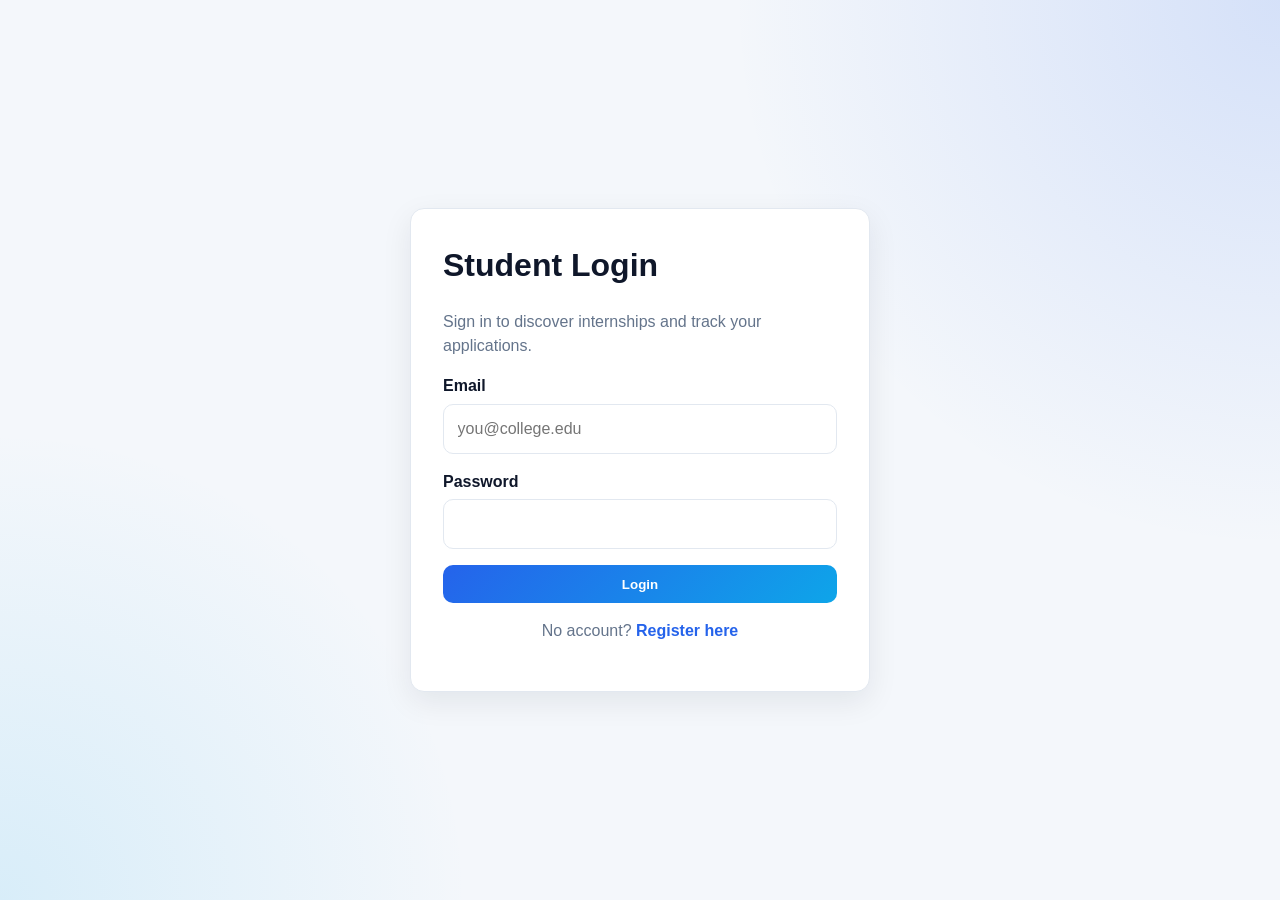
==== client/login.html @ fefded96 "Add end-to-end student internship management platform. Provide Flask REST APIs, MySQL schema, and a " ====
<!DOCTYPE html>
<html lang="en">
<head>
  <meta charset="UTF-8">
  <meta name="viewport" content="width=device-width, initial-scale=1.0">
  <title>Login | InternHub</title>
  <link rel="stylesheet" href="css/style.css">
  <link rel="stylesheet" href="css/auth.css">
</head>
<body class="auth-page">
  <div class="card auth-card">
    <h1>Student Login</h1>
    <p>Sign in to discover internships and track your applications.</p>
    <form id="login-form" class="form-grid">
      <div class="form-group">
        <label for="email">Email</label>
        <input id="email" name="email" type="email" required placeholder="you@college.edu">
      </div>
      <div class="form-group">
        <label for="password">Password</label>
        <input id="password" name="password" type="password" required minlength="6">
      </div>
      <button class="btn btn-primary" type="submit">Login</button>
    </form>
    <p class="auth-footer">No account? <a href="register.html">Register here</a></p>
  </div>
  <script src="js/api.js"></script>
  <script src="js/utils.js"></script>
  <script src="js/auth.js"></script>
</body>
</html>
---- client/css/style.css ----
:root {
  --bg: #f4f7fb;
  --surface: #ffffff;
  --text: #0f172a;
  --muted: #64748b;
  --primary: #2563eb;
  --primary-dark: #1d4ed8;
  --accent: #0ea5e9;
  --success: #059669;
  --danger: #dc2626;
  --warning: #d97706;
  --border: #e2e8f0;
  --shadow: 0 10px 30px rgba(15, 23, 42, 0.08);
  --radius: 14px;
  --sidebar: 260px;
}

* {
  box-sizing: border-box;
}

html,
body {
  margin: 0;
  padding: 0;
  font-family: "Segoe UI", Tahoma, Geneva, Verdana, sans-serif;
  color: var(--text);
  background: var(--bg);
  line-height: 1.5;
}

a {
  color: inherit;
  text-decoration: none;
}

img {
  max-width: 100%;
}

.container {
  width: min(1180px, 92%);
  margin: 0 auto;
}

.btn {
  display: inline-flex;
  align-items: center;
  justify-content: center;
  gap: 0.45rem;
  border: none;
  border-radius: 10px;
  padding: 0.72rem 1.1rem;
  font-weight: 600;
  cursor: pointer;
  transition: 0.2s ease;
}

.btn-primary {
  background: linear-gradient(135deg, var(--primary), var(--accent));
  color: #fff;
}

.btn-primary:hover {
  transform: translateY(-1px);
  box-shadow: 0 8px 20px rgba(37, 99, 235, 0.25);
}

.btn-secondary {
  background: #e2e8f0;
  color: var(--text);
}

.btn-outline {
  background: transparent;
  border: 1px solid var(--border);
  color: var(--text);
}

.btn-danger {
  background: #fee2e2;
  color: var(--danger);
}

.btn-sm {
  padding: 0.45rem 0.8rem;
  font-size: 0.9rem;
}

.badge {
  display: inline-block;
  padding: 0.25rem 0.65rem;
  border-radius: 999px;
  font-size: 0.78rem;
  font-weight: 700;
  background: #dbeafe;
  color: #1d4ed8;
}

.badge-success {
  background: #d1fae5;
  color: #047857;
}

.badge-warning {
  background: #fef3c7;
  color: #b45309;
}

.badge-danger {
  background: #fee2e2;
  color: #b91c1c;
}

.card {
  background: var(--surface);
  border: 1px solid var(--border);
  border-radius: var(--radius);
  box-shadow: var(--shadow);
}

.empty-state,
.loading-state,
.error-state {
  text-align: center;
  padding: 2rem;
  color: var(--muted);
}

.toast-container {
  position: fixed;
  top: 1rem;
  right: 1rem;
  z-index: 9999;
  display: flex;
  flex-direction: column;
  gap: 0.6rem;
}

.toast {
  min-width: 260px;
  padding: 0.85rem 1rem;
  border-radius: 10px;
  color: #fff;
  box-shadow: var(--shadow);
  animation: slideIn 0.25s ease;
}

.toast.success {
  background: var(--success);
}

.toast.error {
  background: var(--danger);
}

.toast.info {
  background: var(--primary);
}

@keyframes slideIn {
  from {
    transform: translateX(20px);
    opacity: 0;
  }
  to {
    transform: translateX(0);
    opacity: 1;
  }
}

.site-header {
  position: sticky;
  top: 0;
  z-index: 100;
  backdrop-filter: blur(10px);
  background: rgba(255, 255, 255, 0.92);
  border-bottom: 1px solid var(--border);
}

.site-header .inner {
  display: flex;
  align-items: center;
  justify-content: space-between;
  padding: 1rem 0;
}

.brand {
  display: flex;
  align-items: center;
  gap: 0.7rem;
  font-weight: 800;
  font-size: 1.1rem;
}

.brand-mark {
  width: 42px;
  height: 42px;
  border-radius: 12px;
  display: grid;
  place-items: center;
  color: #fff;
  background: linear-gradient(135deg, var(--primary), var(--accent));
}

.nav-links {
  display: flex;
  align-items: center;
  gap: 1rem;
}

.hero {
  padding: 4.5rem 0 3rem;
}

.hero-grid {
  display: grid;
  grid-template-columns: 1.2fr 0.8fr;
  gap: 2rem;
  align-items: center;
}

.hero h1 {
  font-size: clamp(2rem, 4vw, 3.2rem);
  line-height: 1.15;
  margin-bottom: 1rem;
}

.hero p {
  color: var(--muted);
  font-size: 1.05rem;
  max-width: 620px;
}

.hero-actions {
  display: flex;
  gap: 0.8rem;
  margin-top: 1.5rem;
  flex-wrap: wrap;
}

.feature-grid,
.stats-grid {
  display: grid;
  gap: 1rem;
}

.feature-grid {
  grid-template-columns: repeat(3, 1fr);
  margin: 2rem 0 4rem;
}

.feature-card {
  padding: 1.4rem;
}

.feature-card h3 {
  margin-top: 0;
}

.section-title {
  margin: 0 0 1rem;
}

.app-shell {
  display: grid;
  grid-template-columns: var(--sidebar) 1fr;
  min-height: 100vh;
}

.sidebar {
  background: #0f172a;
  color: #e2e8f0;
  padding: 1.2rem;
  position: sticky;
  top: 0;
  height: 100vh;
  overflow-y: auto;
}

.sidebar .brand {
  color: #fff;
  margin-bottom: 1.5rem;
}

.sidebar-nav {
  display: flex;
  flex-direction: column;
  gap: 0.35rem;
}

.sidebar-nav a {
  padding: 0.75rem 0.85rem;
  border-radius: 10px;
  color: #cbd5e1;
}

.sidebar-nav a.active,
.sidebar-nav a:hover {
  background: rgba(255, 255, 255, 0.08);
  color: #fff;
}

.main-content {
  padding: 1.5rem;
}

.topbar {
  display: flex;
  justify-content: space-between;
  align-items: center;
  margin-bottom: 1.2rem;
}

.page-title {
  margin: 0;
}

.dashboard-cards {
  display: grid;
  grid-template-columns: repeat(4, 1fr);
  gap: 1rem;
  margin-bottom: 1.5rem;
}

.stat-card {
  padding: 1.2rem;
}

.stat-card h3 {
  margin: 0;
  font-size: 1.8rem;
}

.stat-card p {
  margin: 0.35rem 0 0;
  color: var(--muted);
}

.form-grid {
  display: grid;
  gap: 1rem;
}

.form-group label {
  display: block;
  font-weight: 600;
  margin-bottom: 0.35rem;
}

.form-group input,
.form-group select,
.form-group textarea {
  width: 100%;
  padding: 0.75rem 0.85rem;
  border: 1px solid var(--border);
  border-radius: 10px;
  font: inherit;
  background: #fff;
}

.form-group textarea {
  min-height: 110px;
  resize: vertical;
}

.form-row {
  display: grid;
  grid-template-columns: repeat(2, 1fr);
  gap: 1rem;
}

.internship-grid {
  display: grid;
  grid-template-columns: repeat(3, 1fr);
  gap: 1rem;
}

.internship-card {
  padding: 1.2rem;
  display: flex;
  flex-direction: column;
  gap: 0.7rem;
}

.internship-card h3 {
  margin: 0;
  font-size: 1.05rem;
}

.internship-meta {
  display: flex;
  flex-wrap: wrap;
  gap: 0.45rem;
}

.filters-panel {
  padding: 1rem;
  margin-bottom: 1rem;
  display: grid;
  grid-template-columns: repeat(6, 1fr);
  gap: 0.8rem;
}

.table-wrap {
  overflow-x: auto;
}

table {
  width: 100%;
  border-collapse: collapse;
}

th,
td {
  padding: 0.85rem;
  border-bottom: 1px solid var(--border);
  text-align: left;
}

th {
  color: var(--muted);
  font-size: 0.85rem;
}

.detail-grid {
  display: grid;
  grid-template-columns: 2fr 1fr;
  gap: 1rem;
}

.detail-panel,
.side-panel {
  padding: 1.2rem;
}

.chip-list {
  display: flex;
  flex-wrap: wrap;
  gap: 0.45rem;
}

.chip {
  background: #eff6ff;
  color: #1d4ed8;
  padding: 0.35rem 0.65rem;
  border-radius: 999px;
  font-size: 0.85rem;
}

.notification-item {
  padding: 1rem;
  border-bottom: 1px solid var(--border);
}

.notification-item.unread {
  background: #eff6ff;
}

.mobile-toggle {
  display: none;
  background: none;
  border: none;
  font-size: 1.4rem;
  cursor: pointer;
}

@media (max-width: 1024px) {
  .hero-grid,
  .detail-grid,
  .feature-grid,
  .internship-grid,
  .dashboard-cards {
    grid-template-columns: repeat(2, 1fr);
  }

  .filters-panel {
    grid-template-columns: repeat(2, 1fr);
  }
}

@media (max-width: 768px) {
  .app-shell {
    grid-template-columns: 1fr;
  }

  .sidebar {
    position: fixed;
    left: -100%;
    width: var(--sidebar);
    z-index: 200;
    transition: 0.25s ease;
  }

  .sidebar.open {
    left: 0;
  }

  .mobile-toggle {
    display: inline-flex;
  }

  .hero-grid,
  .feature-grid,
  .internship-grid,
  .dashboard-cards,
  .form-row,
  .filters-panel {
    grid-template-columns: 1fr;
  }
}
---- client/css/auth.css ----
.auth-page {
  min-height: 100vh;
  display: grid;
  place-items: center;
  background:
    radial-gradient(circle at top right, rgba(37, 99, 235, 0.15), transparent 35%),
    radial-gradient(circle at bottom left, rgba(14, 165, 233, 0.12), transparent 30%),
    var(--bg);
  padding: 1.5rem;
}

.auth-card {
  width: min(460px, 100%);
  padding: 2rem;
}

.auth-card h1 {
  margin-top: 0;
}

.auth-card p {
  color: var(--muted);
}

.auth-footer {
  margin-top: 1rem;
  text-align: center;
  color: var(--muted);
}

.auth-footer a {
  color: var(--primary);
  font-weight: 700;
}
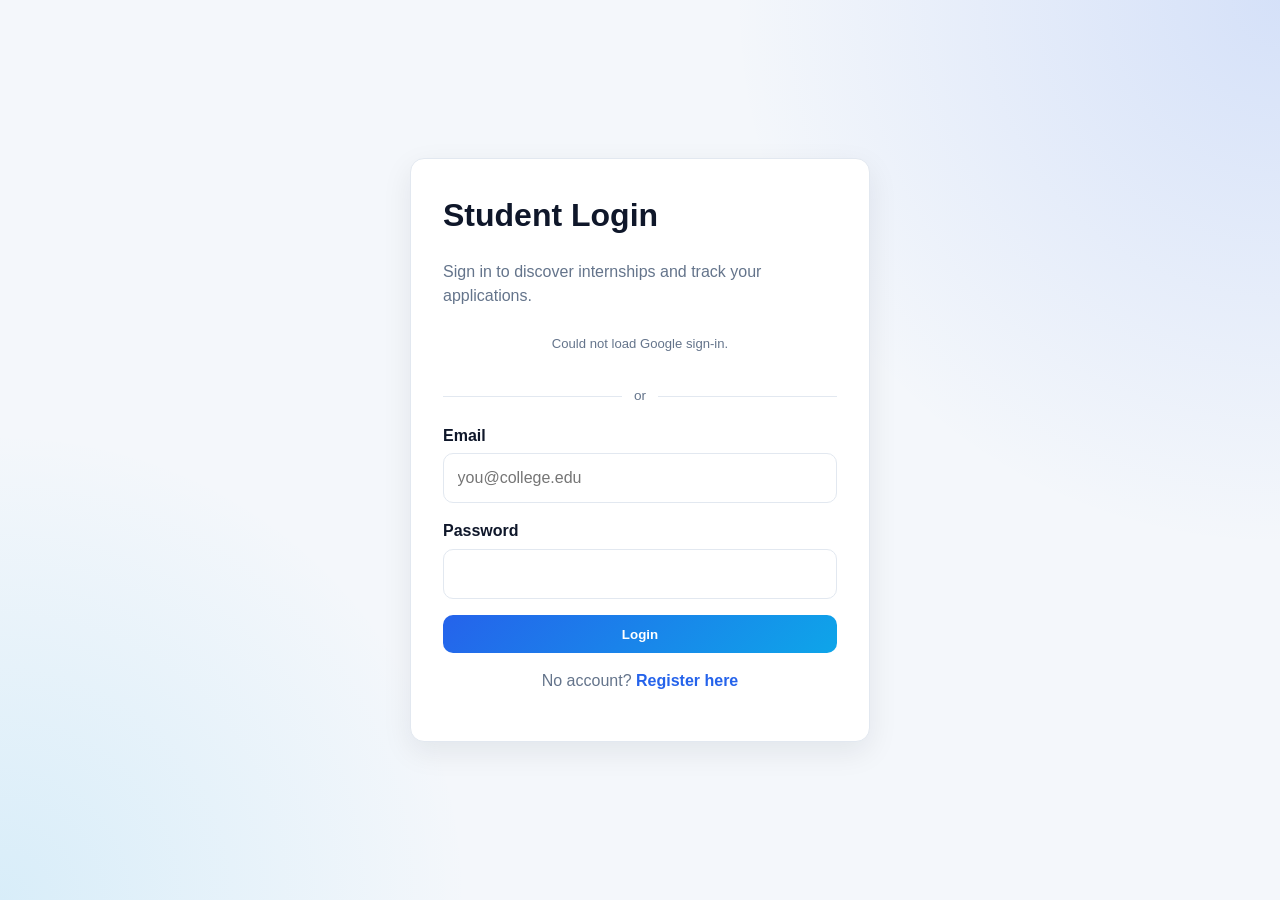
==== commit 3dab25fa: "Add admin panel, EmailJS notifications, and README; keep Google OAuth secrets out of git. Co-authore" ====
--- a/client/login.html
+++ b/client/login.html
@@ -11,14 +11,16 @@
   <div class="card auth-card">
     <h1>Student Login</h1>
     <p>Sign in to discover internships and track your applications.</p>
-    <form id="login-form" class="form-grid">
+    <div id="google-btn" class="google-btn-wrap"></div>
+    <div class="auth-divider">or</div>
+    <form id="login-form" class="form-grid" novalidate>
       <div class="form-group">
         <label for="email">Email</label>
-        <input id="email" name="email" type="email" required placeholder="you@college.edu">
+        <input id="email" name="email" type="email" required placeholder="you@college.edu" autocomplete="email">
       </div>
       <div class="form-group">
         <label for="password">Password</label>
-        <input id="password" name="password" type="password" required minlength="6">
+        <input id="password" name="password" type="password" required minlength="8" autocomplete="current-password">
       </div>
       <button class="btn btn-primary" type="submit">Login</button>
     </form>
@@ -26,6 +28,7 @@
   </div>
   <script src="js/api.js"></script>
   <script src="js/utils.js"></script>
+  <script src="js/google-auth.js"></script>
   <script src="js/auth.js"></script>
 </body>
 </html>
--- a/client/css/style.css
+++ b/client/css/style.css
@@ -509,3 +509,152 @@
     grid-template-columns: 1fr;
   }
 }
+
+.skeleton-card {
+  background: var(--surface);
+  border: 1px solid var(--border);
+  border-radius: var(--radius);
+  padding: 1.2rem;
+  display: flex;
+  flex-direction: column;
+  gap: 0.8rem;
+}
+
+.skeleton-line {
+  height: 14px;
+  border-radius: 6px;
+  background: linear-gradient(90deg, #e2e8f0 25%, #f1f5f9 50%, #e2e8f0 75%);
+  background-size: 200% 100%;
+  animation: shimmer 1.4s infinite;
+}
+
+.skeleton-line.short { width: 45%; }
+.skeleton-line.medium { width: 70%; }
+.skeleton-line.tall { height: 60px; }
+
+@keyframes shimmer {
+  0% { background-position: 200% 0; }
+  100% { background-position: -200% 0; }
+}
+
+.pagination {
+  display: flex;
+  align-items: center;
+  justify-content: center;
+  gap: 0.5rem;
+  margin-top: 1.5rem;
+  flex-wrap: wrap;
+}
+
+.page-btn {
+  padding: 0.5rem 0.9rem;
+  border: 1px solid var(--border);
+  border-radius: 8px;
+  background: var(--surface);
+  cursor: pointer;
+  font-weight: 600;
+  font-size: 0.9rem;
+  color: var(--text);
+  transition: 0.15s ease;
+}
+
+.page-btn:hover { background: #eff6ff; color: var(--primary); border-color: var(--primary); }
+.page-btn.active { background: var(--primary); color: #fff; border-color: var(--primary); }
+.page-btn:disabled { opacity: 0.4; cursor: not-allowed; }
+
+.progress-bar-wrap {
+  background: var(--border);
+  border-radius: 999px;
+  height: 8px;
+  overflow: hidden;
+  margin-top: 0.4rem;
+}
+
+.progress-bar-fill {
+  height: 100%;
+  border-radius: 999px;
+  background: linear-gradient(135deg, var(--primary), var(--accent));
+  transition: width 0.4s ease;
+}
+
+.profile-complete-label {
+  font-size: 0.88rem;
+  color: var(--muted);
+  margin-bottom: 0.3rem;
+}
+
+.banner {
+  display: flex;
+  align-items: center;
+  justify-content: space-between;
+  background: #eff6ff;
+  border: 1px solid #bfdbfe;
+  border-radius: var(--radius);
+  padding: 1rem 1.2rem;
+  margin-bottom: 1.2rem;
+  gap: 1rem;
+  flex-wrap: wrap;
+}
+
+.btn:disabled {
+  opacity: 0.65;
+  cursor: wait;
+  transform: none;
+  pointer-events: none;
+}
+
+.app-busy {
+  position: fixed;
+  inset: 0;
+  z-index: 10000;
+  background: rgba(15, 23, 42, 0.45);
+  display: grid;
+  place-items: center;
+}
+
+.app-busy.hidden {
+  display: none;
+}
+
+.app-busy-card {
+  background: #fff;
+  border-radius: 16px;
+  padding: 1.4rem 1.8rem;
+  display: flex;
+  align-items: center;
+  gap: 0.9rem;
+  box-shadow: var(--shadow);
+  min-width: 240px;
+}
+
+.app-busy-card p {
+  margin: 0;
+  font-weight: 600;
+}
+
+.spinner {
+  width: 28px;
+  height: 28px;
+  border: 3px solid #dbeafe;
+  border-top-color: var(--primary);
+  border-radius: 50%;
+  animation: spin 0.8s linear infinite;
+}
+
+@keyframes spin {
+  to { transform: rotate(360deg); }
+}
+
+.field-error {
+  display: block;
+  color: var(--danger);
+  font-size: 0.8rem;
+  margin-top: 0.3rem;
+  min-height: 0;
+}
+
+.form-group.has-error input,
+.form-group.has-error textarea,
+.form-group.has-error select {
+  border-color: var(--danger);
+}
--- a/client/css/auth.css
+++ b/client/css/auth.css
@@ -32,3 +32,33 @@
   color: var(--primary);
   font-weight: 700;
 }
+
+.auth-divider {
+  display: flex;
+  align-items: center;
+  gap: 0.75rem;
+  margin: 1.1rem 0;
+  color: var(--muted);
+  font-size: 0.85rem;
+}
+
+.auth-divider::before,
+.auth-divider::after {
+  content: "";
+  flex: 1;
+  height: 1px;
+  background: var(--border);
+}
+
+.google-btn-wrap {
+  display: flex;
+  justify-content: center;
+  min-height: 44px;
+}
+
+.google-hint {
+  text-align: center;
+  font-size: 0.82rem;
+  color: var(--muted);
+  margin: 0.6rem 0 0;
+}
